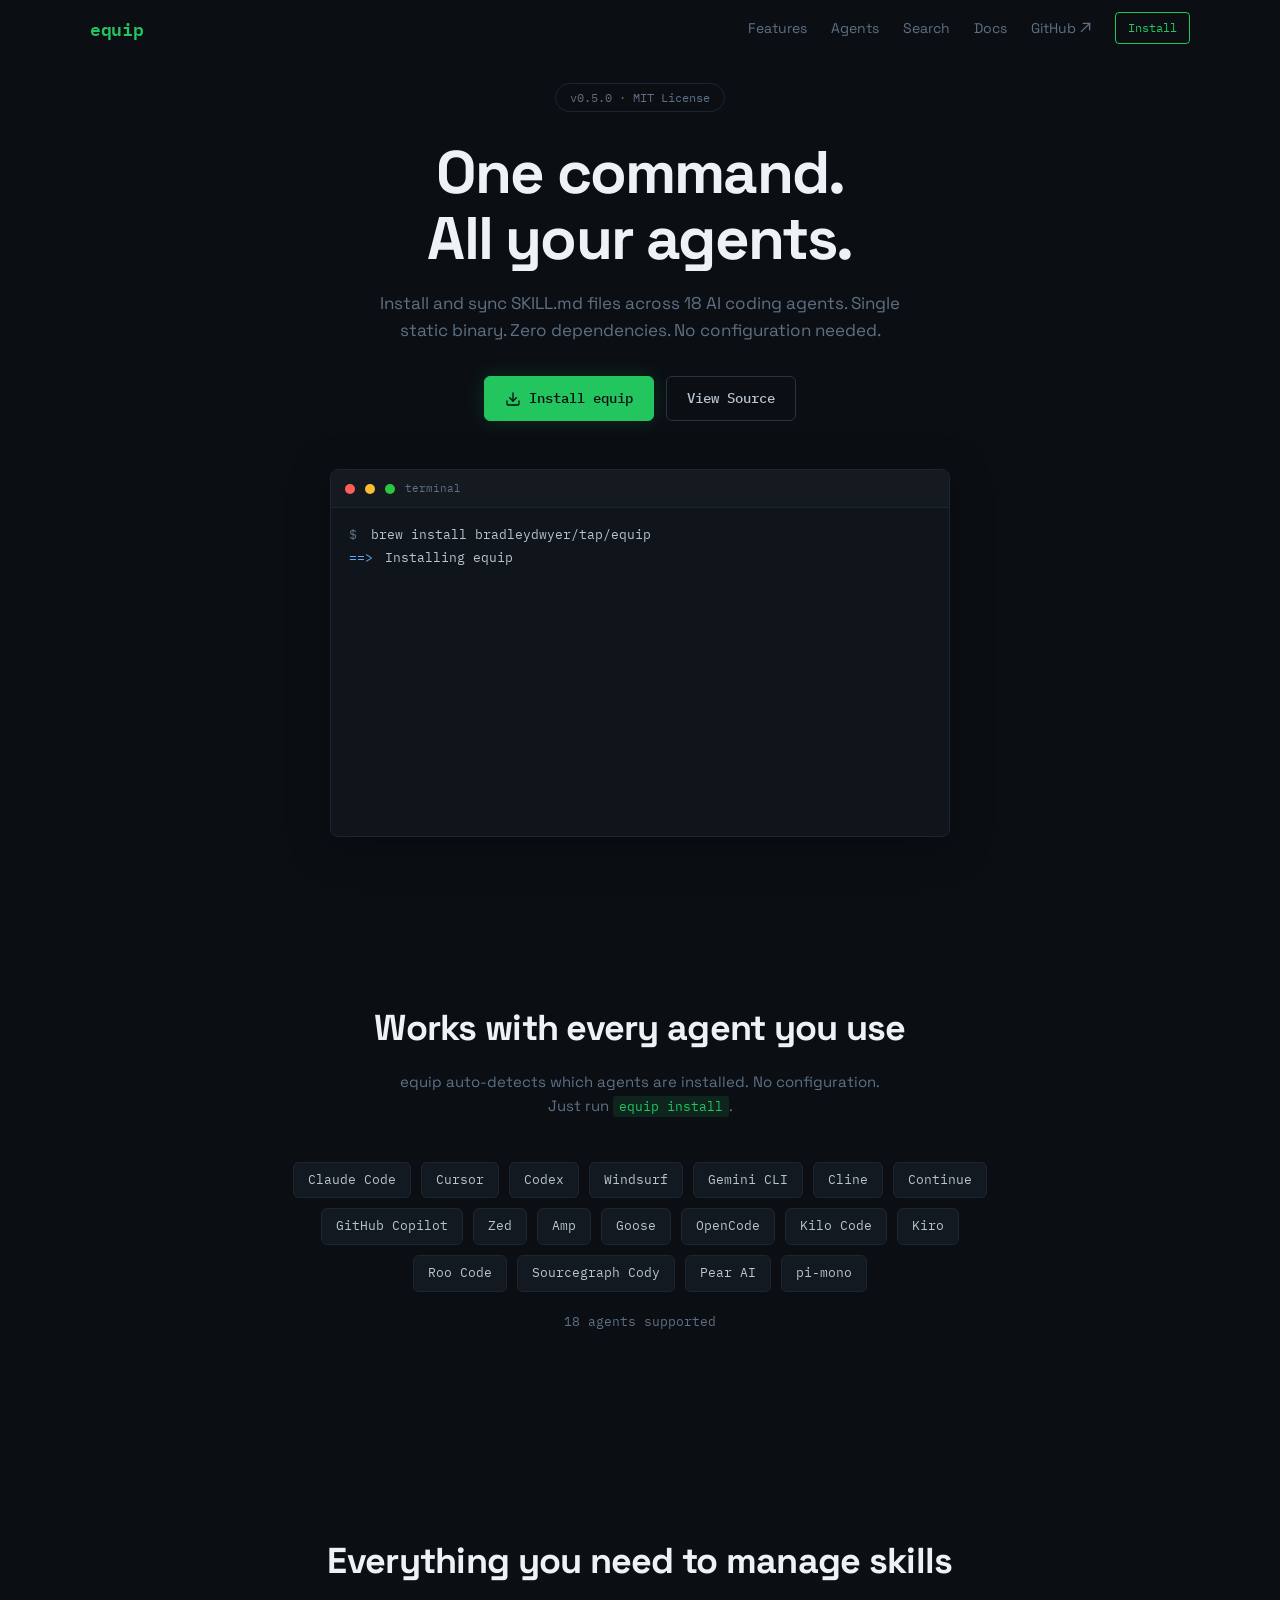
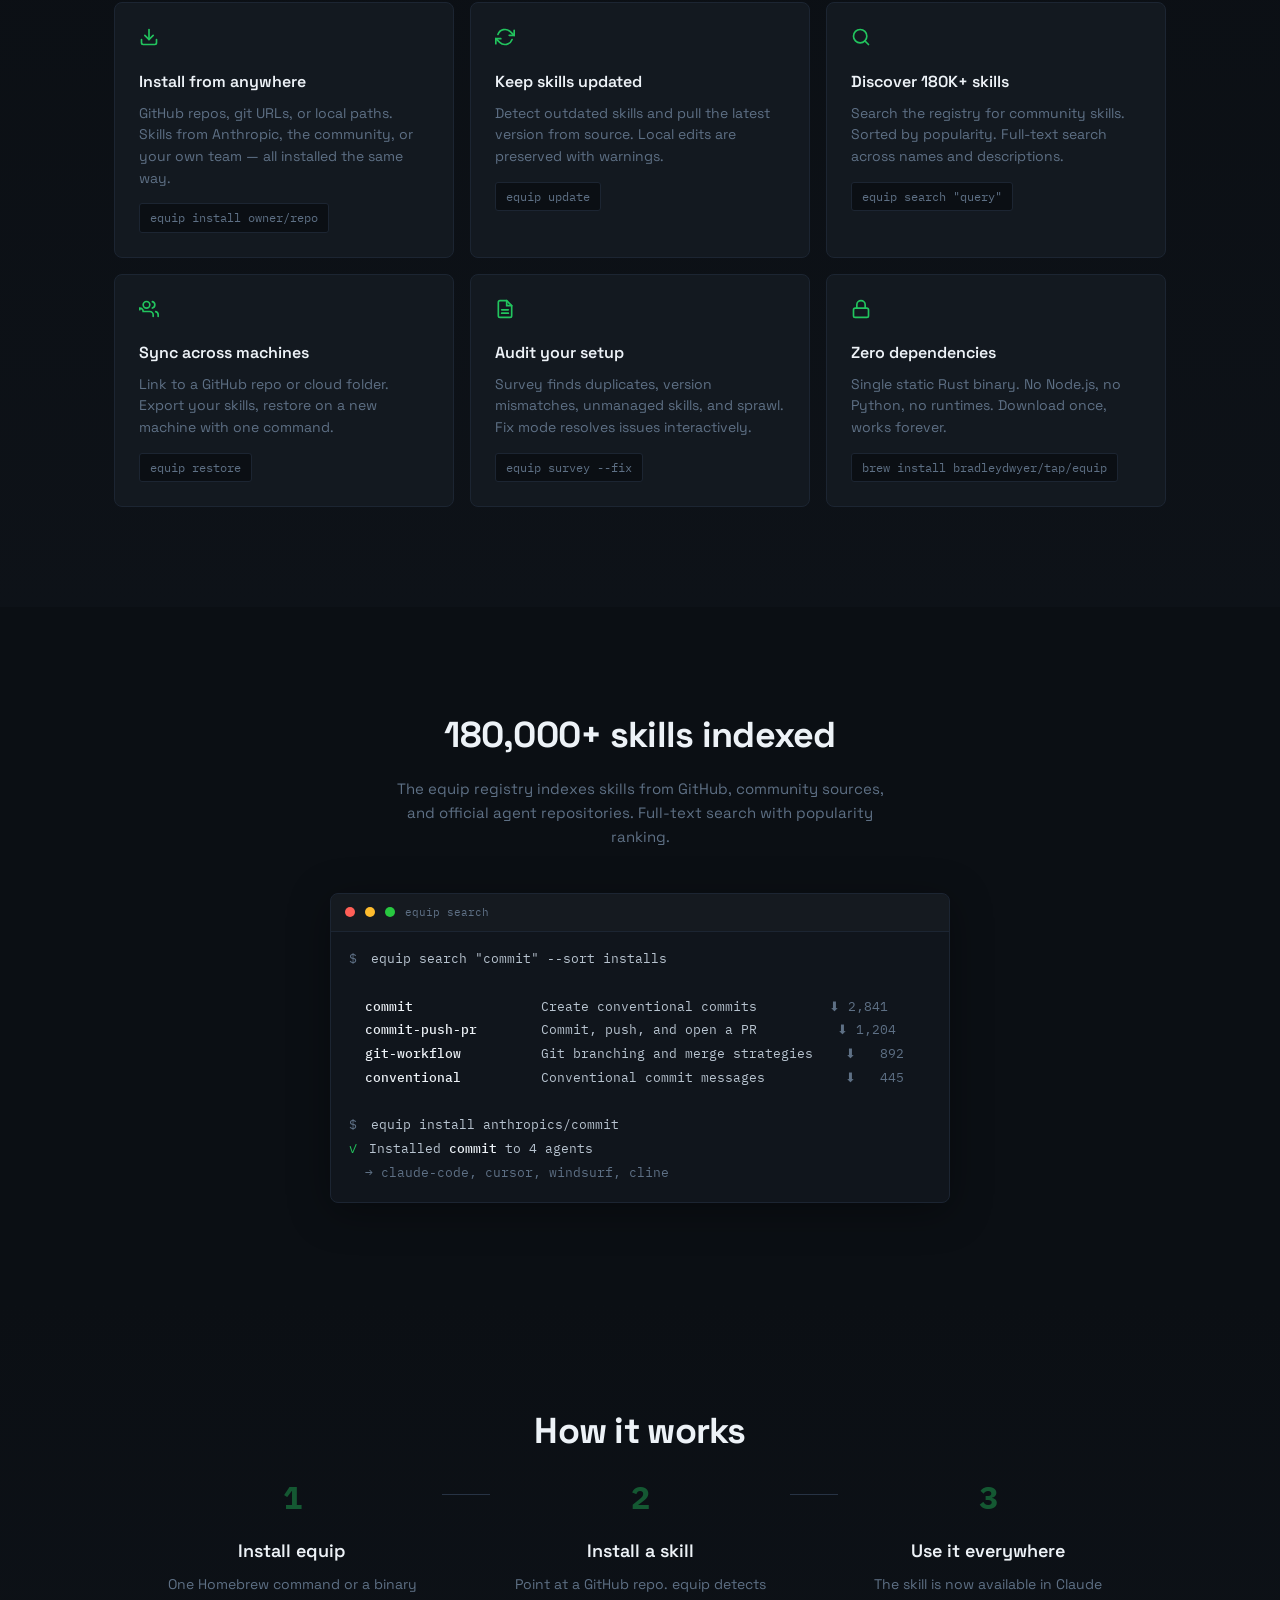
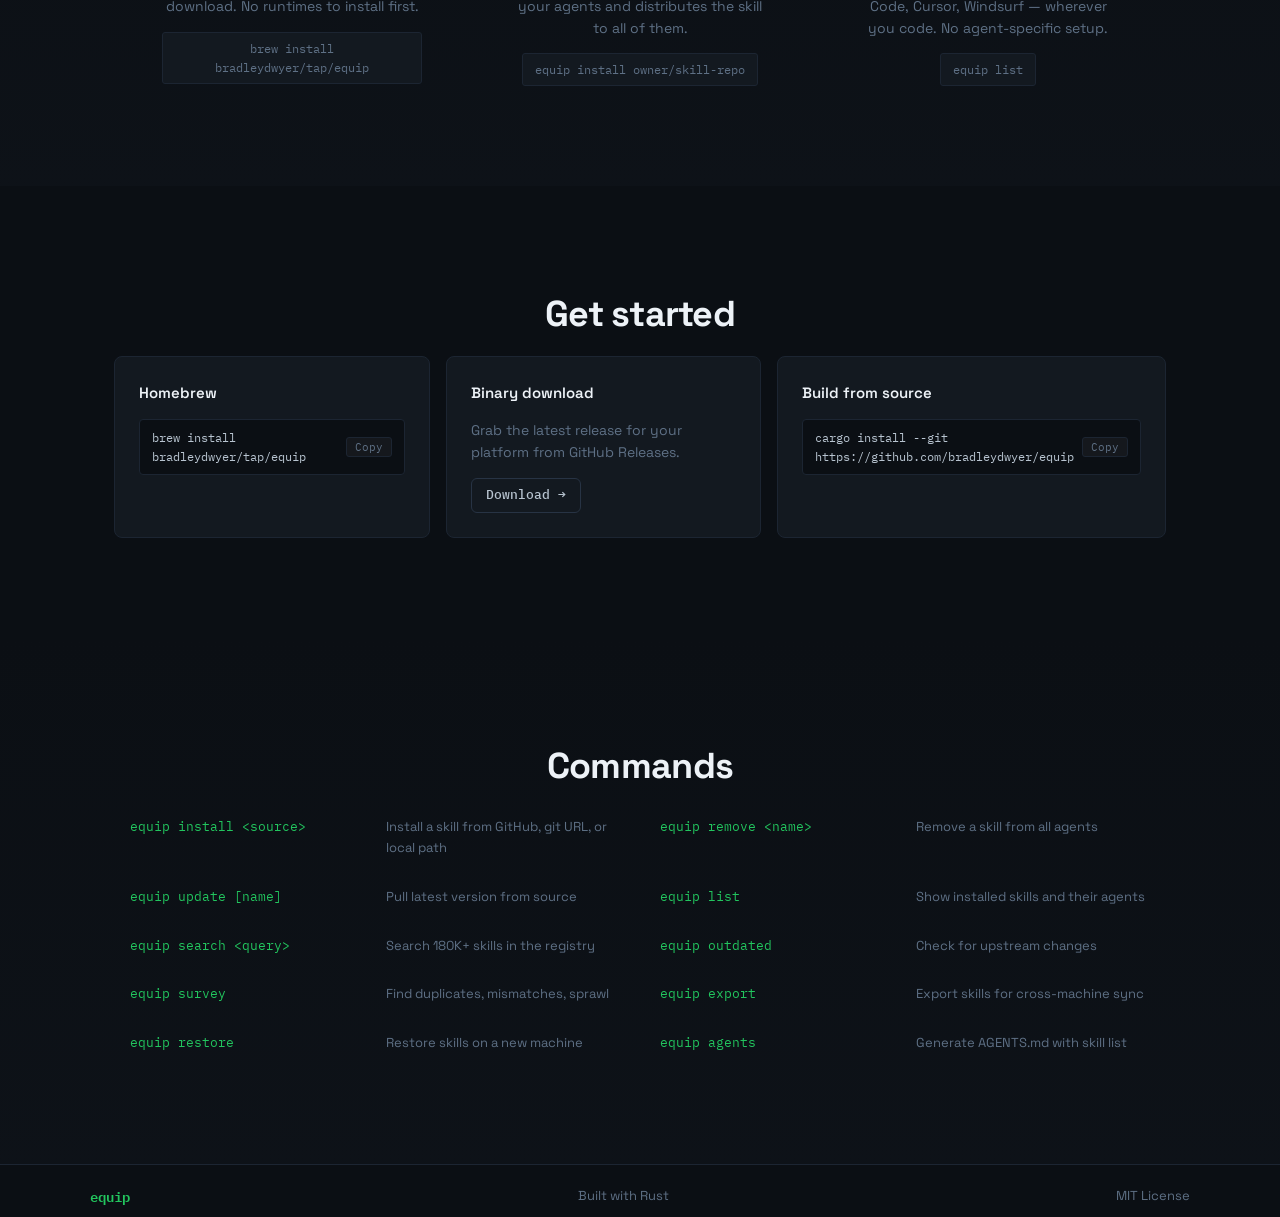
==== website/index.html @ 763997e5 "Add website with landing page and documentation Landing page with animated terminal demo, feature gr" ====
<!DOCTYPE html>
<html lang="en">
<head>
  <meta charset="UTF-8">
  <meta name="viewport" content="width=device-width, initial-scale=1.0">
  <title>equip — Skill manager for AI coding agents</title>
  <meta name="description" content="Install and sync SKILL.md files across 18 AI coding agents. One command, all your agents. Zero dependencies.">
  <link rel="preconnect" href="https://fonts.googleapis.com">
  <link rel="preconnect" href="https://fonts.gstatic.com" crossorigin>
  <link href="https://fonts.googleapis.com/css2?family=Space+Grotesk:wght@400;500;600;700&family=IBM+Plex+Mono:wght@400;500;600&display=swap" rel="stylesheet">
  <link rel="stylesheet" href="style.css">
</head>
<body>

  <nav id="nav">
    <div class="nav-inner">
      <a href="#" class="nav-brand">equip</a>
      <div class="nav-links">
        <a href="#features">Features</a>
        <a href="#agents">Agents</a>
        <a href="#search">Search</a>
        <a href="docs/">Docs</a>
        <a href="https://github.com/bradleydwyer/equip" target="_blank" rel="noopener" class="nav-ext">GitHub <svg width="11" height="11" viewBox="0 0 12 12" fill="none"><path d="M3.5 1.5H10.5V8.5" stroke="currentColor" stroke-width="1.5" stroke-linecap="round"/><path d="M10.5 1.5L1.5 10.5" stroke="currentColor" stroke-width="1.5" stroke-linecap="round"/></svg></a>
        <a href="#install" class="btn-nav">Install</a>
      </div>
      <button class="nav-toggle" aria-label="Menu"><span></span><span></span></button>
    </div>
  </nav>

  <!-- Hero -->
  <section class="hero">
    <div class="hero-inner">
      <div class="hero-badge">v0.5.0 &middot; MIT License</div>
      <h1>One command.<br>All your agents.</h1>
      <p class="hero-sub">Install and sync SKILL.md files across 18 AI coding agents. Single static binary. Zero dependencies. No configuration needed.</p>
      <div class="hero-ctas">
        <a href="#install" class="btn btn-primary">
          <svg width="16" height="16" viewBox="0 0 24 24" fill="none" stroke="currentColor" stroke-width="2" stroke-linecap="round"><path d="M21 15v4a2 2 0 01-2 2H5a2 2 0 01-2-2v-4"/><polyline points="7 10 12 15 17 10"/><line x1="12" y1="15" x2="12" y2="3"/></svg>
          Install equip
        </a>
        <a href="https://github.com/bradleydwyer/equip" target="_blank" rel="noopener" class="btn btn-ghost">View Source</a>
      </div>
      <div class="hero-terminal">
        <div class="term">
          <div class="term-bar"><span class="dot r"></span><span class="dot y"></span><span class="dot g"></span><span class="term-title">terminal</span></div>
          <div class="term-body" id="hero-term">
            <div class="tl" data-d="0"><span class="tp">$</span> brew install bradleydwyer/tap/equip</div>
            <div class="tl" data-d="1200"><span class="to">==&gt;</span> Installing equip</div>
            <div class="tl" data-d="2000"><span class="ts">✓</span> equip installed</div>
            <div class="tl" data-d="3200"><span class="tp">$</span> equip install anthropics/skill-creator</div>
            <div class="tl" data-d="4400"><span class="ts">✓</span> Installed <span class="tw">skill-creator</span> to 3 agents</div>
            <div class="tl" data-d="5000"><span class="td">  → claude-code, cursor, windsurf</span></div>
            <div class="tl" data-d="6200"><span class="tp">$</span> equip search "frontend design"</div>
            <div class="tl" data-d="7200"><span class="td">  1. <span class="tw">frontend-design</span>      Create production-grade UIs</span></div>
            <div class="tl" data-d="7400"><span class="td">  2. <span class="tw">tailwind-helper</span>      Tailwind CSS patterns</span></div>
            <div class="tl" data-d="7600"><span class="td">  3. <span class="tw">react-components</span>     React component library</span></div>
            <div class="tl" data-d="8800"><span class="tp">$</span> equip list</div>
            <div class="tl" data-d="9600"><span class="td">  skill-creator       3 agents  ✓ up to date</span></div>
            <div class="tl" data-d="9800"><span class="td">  frontend-design     3 agents  ✓ up to date</span></div>
          </div>
        </div>
      </div>
    </div>
  </section>

  <!-- Agent Grid -->
  <section class="agents-section" id="agents">
    <div class="section-inner">
      <h2>Works with every agent you use</h2>
      <p class="section-sub">equip auto-detects which agents are installed. No configuration. Just run <code>equip install</code>.</p>
      <div class="agent-grid">
        <div class="agent-chip">Claude Code</div>
        <div class="agent-chip">Cursor</div>
        <div class="agent-chip">Codex</div>
        <div class="agent-chip">Windsurf</div>
        <div class="agent-chip">Gemini CLI</div>
        <div class="agent-chip">Cline</div>
        <div class="agent-chip">Continue</div>
        <div class="agent-chip">GitHub Copilot</div>
        <div class="agent-chip">Zed</div>
        <div class="agent-chip">Amp</div>
        <div class="agent-chip">Goose</div>
        <div class="agent-chip">OpenCode</div>
        <div class="agent-chip">Kilo Code</div>
        <div class="agent-chip">Kiro</div>
        <div class="agent-chip">Roo Code</div>
        <div class="agent-chip">Sourcegraph Cody</div>
        <div class="agent-chip">Pear AI</div>
        <div class="agent-chip">pi-mono</div>
      </div>
      <p class="agent-count">18 agents supported</p>
    </div>
  </section>

  <!-- Features -->
  <section class="features" id="features">
    <div class="section-inner">
      <h2>Everything you need to manage skills</h2>
      <div class="features-grid">
        <div class="feature reveal">
          <div class="fi">
            <svg width="20" height="20" viewBox="0 0 24 24" fill="none" stroke="currentColor" stroke-width="2" stroke-linecap="round"><path d="M21 15v4a2 2 0 01-2 2H5a2 2 0 01-2-2v-4"/><polyline points="7 10 12 15 17 10"/><line x1="12" y1="15" x2="12" y2="3"/></svg>
          </div>
          <h3>Install from anywhere</h3>
          <p>GitHub repos, git URLs, or local paths. Skills from Anthropic, the community, or your own team — all installed the same way.</p>
          <code>equip install owner/repo</code>
        </div>
        <div class="feature reveal">
          <div class="fi">
            <svg width="20" height="20" viewBox="0 0 24 24" fill="none" stroke="currentColor" stroke-width="2" stroke-linecap="round"><path d="M23 4v6h-6"/><path d="M1 20v-6h6"/><path d="M3.51 9a9 9 0 0114.85-3.36L23 10M1 14l4.64 4.36A9 9 0 0020.49 15"/></svg>
          </div>
          <h3>Keep skills updated</h3>
          <p>Detect outdated skills and pull the latest version from source. Local edits are preserved with warnings.</p>
          <code>equip update</code>
        </div>
        <div class="feature reveal">
          <div class="fi">
            <svg width="20" height="20" viewBox="0 0 24 24" fill="none" stroke="currentColor" stroke-width="2" stroke-linecap="round"><circle cx="11" cy="11" r="8"/><line x1="21" y1="21" x2="16.65" y2="16.65"/></svg>
          </div>
          <h3>Discover 180K+ skills</h3>
          <p>Search the registry for community skills. Sorted by popularity. Full-text search across names and descriptions.</p>
          <code>equip search "query"</code>
        </div>
        <div class="feature reveal">
          <div class="fi">
            <svg width="20" height="20" viewBox="0 0 24 24" fill="none" stroke="currentColor" stroke-width="2" stroke-linecap="round"><path d="M17 21v-2a4 4 0 00-4-4H5a4 4 0 00-4-4v2"/><circle cx="9" cy="7" r="4"/><path d="M23 21v-2a4 4 0 00-3-3.87"/><path d="M16 3.13a4 4 0 010 7.75"/></svg>
          </div>
          <h3>Sync across machines</h3>
          <p>Link to a GitHub repo or cloud folder. Export your skills, restore on a new machine with one command.</p>
          <code>equip restore</code>
        </div>
        <div class="feature reveal">
          <div class="fi">
            <svg width="20" height="20" viewBox="0 0 24 24" fill="none" stroke="currentColor" stroke-width="2" stroke-linecap="round"><path d="M14 2H6a2 2 0 00-2 2v16a2 2 0 002 2h12a2 2 0 002-2V8z"/><polyline points="14 2 14 8 20 8"/><line x1="16" y1="13" x2="8" y2="13"/><line x1="16" y1="17" x2="8" y2="17"/></svg>
          </div>
          <h3>Audit your setup</h3>
          <p>Survey finds duplicates, version mismatches, unmanaged skills, and sprawl. Fix mode resolves issues interactively.</p>
          <code>equip survey --fix</code>
        </div>
        <div class="feature reveal">
          <div class="fi">
            <svg width="20" height="20" viewBox="0 0 24 24" fill="none" stroke="currentColor" stroke-width="2" stroke-linecap="round"><rect x="3" y="11" width="18" height="11" rx="2" ry="2"/><path d="M7 11V7a5 5 0 0110 0v4"/></svg>
          </div>
          <h3>Zero dependencies</h3>
          <p>Single static Rust binary. No Node.js, no Python, no runtimes. Download once, works forever.</p>
          <code>brew install bradleydwyer/tap/equip</code>
        </div>
      </div>
    </div>
  </section>

  <!-- Search / Registry -->
  <section class="registry" id="search">
    <div class="section-inner">
      <h2>180,000+ skills indexed</h2>
      <p class="section-sub">The equip registry indexes skills from GitHub, community sources, and official agent repositories. Full-text search with popularity ranking.</p>
      <div class="registry-demo reveal">
        <div class="term">
          <div class="term-bar"><span class="dot r"></span><span class="dot y"></span><span class="dot g"></span><span class="term-title">equip search</span></div>
          <div class="term-body">
            <pre><code><span class="tp">$</span> equip search "commit" --sort installs

  <span class="tw">commit</span>                Create conventional commits         <span class="td">⬇ 2,841</span>
  <span class="tw">commit-push-pr</span>        Commit, push, and open a PR          <span class="td">⬇ 1,204</span>
  <span class="tw">git-workflow</span>          Git branching and merge strategies    <span class="td">⬇   892</span>
  <span class="tw">conventional</span>          Conventional commit messages          <span class="td">⬇   445</span>

<span class="tp">$</span> equip install anthropics/commit
<span class="ts">✓</span> Installed <span class="tw">commit</span> to 4 agents
<span class="td">  → claude-code, cursor, windsurf, cline</span></code></pre>
          </div>
        </div>
      </div>
    </div>
  </section>

  <!-- How It Works -->
  <section class="how" id="how">
    <div class="section-inner">
      <h2>How it works</h2>
      <div class="steps">
        <div class="step reveal">
          <div class="step-n">1</div>
          <h3>Install equip</h3>
          <p>One Homebrew command or a binary download. No runtimes to install first.</p>
          <code>brew install bradleydwyer/tap/equip</code>
        </div>
        <div class="step-line"></div>
        <div class="step reveal">
          <div class="step-n">2</div>
          <h3>Install a skill</h3>
          <p>Point at a GitHub repo. equip detects your agents and distributes the skill to all of them.</p>
          <code>equip install owner/skill-repo</code>
        </div>
        <div class="step-line"></div>
        <div class="step reveal">
          <div class="step-n">3</div>
          <h3>Use it everywhere</h3>
          <p>The skill is now available in Claude Code, Cursor, Windsurf — wherever you code. No agent-specific setup.</p>
          <code>equip list</code>
        </div>
      </div>
    </div>
  </section>

  <!-- Install -->
  <section class="install-section" id="install">
    <div class="section-inner">
      <h2>Get started</h2>
      <div class="install-options">
        <div class="install-card reveal">
          <h3>Homebrew</h3>
          <div class="install-code">
            <code id="brew-cmd">brew install bradleydwyer/tap/equip</code>
            <button class="copy-btn" data-target="brew-cmd">Copy</button>
          </div>
        </div>
        <div class="install-card reveal">
          <h3>Binary download</h3>
          <p class="install-desc">Grab the latest release for your platform from GitHub Releases.</p>
          <a href="https://github.com/bradleydwyer/equip/releases" target="_blank" rel="noopener" class="btn btn-ghost btn-sm">Download &rarr;</a>
        </div>
        <div class="install-card reveal">
          <h3>Build from source</h3>
          <div class="install-code">
            <code id="src-cmd">cargo install --git https://github.com/bradleydwyer/equip</code>
            <button class="copy-btn" data-target="src-cmd">Copy</button>
          </div>
        </div>
      </div>
    </div>
  </section>

  <!-- CLI Reference -->
  <section class="cli-ref">
    <div class="section-inner">
      <h2>Commands</h2>
      <div class="cmd-grid">
        <div class="cmd"><code>equip install &lt;source&gt;</code><span>Install a skill from GitHub, git URL, or local path</span></div>
        <div class="cmd"><code>equip remove &lt;name&gt;</code><span>Remove a skill from all agents</span></div>
        <div class="cmd"><code>equip update [name]</code><span>Pull latest version from source</span></div>
        <div class="cmd"><code>equip list</code><span>Show installed skills and their agents</span></div>
        <div class="cmd"><code>equip search &lt;query&gt;</code><span>Search 180K+ skills in the registry</span></div>
        <div class="cmd"><code>equip outdated</code><span>Check for upstream changes</span></div>
        <div class="cmd"><code>equip survey</code><span>Find duplicates, mismatches, sprawl</span></div>
        <div class="cmd"><code>equip export</code><span>Export skills for cross-machine sync</span></div>
        <div class="cmd"><code>equip restore</code><span>Restore skills on a new machine</span></div>
        <div class="cmd"><code>equip agents</code><span>Generate AGENTS.md with skill list</span></div>
      </div>
    </div>
  </section>

  <footer>
    <div class="footer-inner">
      <span class="footer-brand">equip</span>
      <span class="footer-mid">Built with Rust</span>
      <span class="footer-right">MIT License</span>
    </div>
  </footer>

  <script src="main.js"></script>
</body>
</html>
---- website/style.css ----
/* === equip — Clean utility aesthetic === */

:root {
  --bg: #0B0F14;
  --bg-raised: #10151C;
  --bg-card: #131920;
  --border: #1C2532;
  --border-hi: #273344;
  --text: #B8C4D0;
  --text-dim: #5E7085;
  --text-bright: #EDF2F7;
  --accent: #22C55E;
  --accent-dim: rgba(34, 197, 94, 0.12);
  --accent-glow: rgba(34, 197, 94, 0.15);
  --blue: #60A5FA;
  --mono: 'IBM Plex Mono', 'SF Mono', monospace;
  --sans: 'Space Grotesk', system-ui, -apple-system, sans-serif;
  --max-w: 1100px;
}

*, *::before, *::after { box-sizing: border-box; margin: 0; padding: 0; }
html { scroll-behavior: smooth; -webkit-font-smoothing: antialiased; }

body {
  background: var(--bg);
  color: var(--text);
  font-family: var(--sans);
  font-size: 16px;
  line-height: 1.6;
  overflow-x: hidden;
}

/* Nav */
#nav {
  position: fixed; top: 0; left: 0; right: 0; z-index: 100;
  padding: 0 24px;
  transition: background 0.3s, backdrop-filter 0.3s;
}
#nav.scrolled {
  background: rgba(11, 15, 20, 0.9);
  backdrop-filter: blur(12px);
  border-bottom: 1px solid var(--border);
}
.nav-inner {
  max-width: var(--max-w); margin: 0 auto;
  display: flex; align-items: center; justify-content: space-between; height: 56px;
}
.nav-brand {
  font-family: var(--mono); font-weight: 600; font-size: 18px;
  color: var(--accent); text-decoration: none; letter-spacing: -0.02em;
}
.nav-links { display: flex; align-items: center; gap: 24px; }
.nav-links a {
  font-size: 14px; color: var(--text-dim); text-decoration: none; transition: color 0.2s;
}
.nav-links a:hover { color: var(--text-bright); }
.nav-ext { display: flex; align-items: center; gap: 4px; }
.btn-nav {
  font-family: var(--mono); font-size: 12px !important;
  padding: 5px 12px; border: 1px solid var(--accent); border-radius: 4px;
  color: var(--accent) !important; transition: all 0.2s !important;
}
.btn-nav:hover { background: var(--accent); color: var(--bg) !important; }
.nav-toggle {
  display: none; background: none; border: none; cursor: pointer;
  flex-direction: column; gap: 5px; padding: 4px;
}
.nav-toggle span { display: block; width: 20px; height: 2px; background: var(--text); }

/* Buttons */
.btn {
  display: inline-flex; align-items: center; gap: 8px;
  padding: 10px 20px; font-family: var(--mono); font-size: 14px; font-weight: 500;
  text-decoration: none; border-radius: 6px; transition: all 0.2s; cursor: pointer;
}
.btn-primary {
  background: var(--accent); color: #0B0F14; border: 1px solid var(--accent);
  box-shadow: 0 0 20px var(--accent-glow);
}
.btn-primary:hover { background: #16A34A; box-shadow: 0 0 30px rgba(34,197,94,0.25); transform: translateY(-1px); }
.btn-ghost {
  background: transparent; color: var(--text); border: 1px solid var(--border-hi);
}
.btn-ghost:hover { border-color: var(--text-dim); color: var(--text-bright); }
.btn-sm { padding: 6px 14px; font-size: 13px; }

/* Hero */
.hero {
  min-height: 100vh; display: flex; align-items: center;
  padding: 80px 24px 60px;
}
.hero-inner {
  max-width: var(--max-w); margin: 0 auto; width: 100%;
  text-align: center;
}
.hero-badge {
  font-family: var(--mono); font-size: 12px; color: var(--text-dim);
  border: 1px solid var(--border); border-radius: 20px;
  padding: 4px 14px; display: inline-block; margin-bottom: 28px;
}
.hero h1 {
  font-size: clamp(36px, 5.5vw, 60px); font-weight: 700;
  color: var(--text-bright); line-height: 1.1; letter-spacing: -0.03em;
  margin-bottom: 18px;
}
.hero-sub {
  font-size: 17px; color: var(--text-dim); max-width: 540px;
  margin: 0 auto 32px; line-height: 1.6;
}
.hero-ctas { display: flex; gap: 12px; justify-content: center; margin-bottom: 48px; }

.hero-terminal { max-width: 620px; margin: 0 auto; }

/* Terminal */
.term {
  background: var(--bg-raised); border: 1px solid var(--border);
  border-radius: 8px; overflow: hidden;
  box-shadow: 0 8px 40px rgba(0,0,0,0.35);
}
.term-bar {
  display: flex; align-items: center; gap: 10px;
  padding: 10px 14px; background: rgba(255,255,255,0.02); border-bottom: 1px solid var(--border);
}
.dot { width: 10px; height: 10px; border-radius: 50%; }
.dot.r { background: #FF5F57; } .dot.y { background: #FEBC2E; } .dot.g { background: #28C840; }
.term-title { font-family: var(--mono); font-size: 11px; color: var(--text-dim); }
.term-body {
  padding: 16px 18px; font-family: var(--mono); font-size: 13px; line-height: 1.75;
  text-align: left;
}
.term-body pre { margin: 0; text-align: left; }
.term-body code { font-family: var(--mono); font-size: 13px; }

.tl { opacity: 0; transform: translateY(3px); transition: opacity 0.3s, transform 0.3s; white-space: nowrap; }
.tl.vis { opacity: 1; transform: translateY(0); }

.tp { color: var(--text-dim); margin-right: 6px; }
.to { color: var(--blue); margin-right: 4px; }
.ts { color: var(--accent); margin-right: 4px; }
.tw { color: var(--text-bright); font-weight: 500; }
.td { color: var(--text-dim); }

/* Sections */
.section-inner { max-width: var(--max-w); margin: 0 auto; padding: 0 24px; }
h2 {
  font-size: clamp(26px, 3.5vw, 36px); font-weight: 700;
  color: var(--text-bright); text-align: center; margin-bottom: 12px;
  letter-spacing: -0.02em;
}
.section-sub {
  font-size: 15px; color: var(--text-dim); text-align: center;
  max-width: 500px; margin: 0 auto 44px;
}
.section-sub code {
  font-family: var(--mono); font-size: 13px; color: var(--accent);
  background: var(--accent-dim); padding: 2px 6px; border-radius: 3px;
}

/* Agents */
.agents-section { padding: 100px 0; }
.agent-grid {
  display: flex; flex-wrap: wrap; gap: 10px;
  justify-content: center; max-width: 700px; margin: 0 auto;
}
.agent-chip {
  font-family: var(--mono); font-size: 13px; color: var(--text);
  background: var(--bg-card); border: 1px solid var(--border);
  padding: 7px 14px; border-radius: 6px;
  transition: border-color 0.2s;
}
.agent-chip:hover { border-color: var(--accent); }
.agent-count {
  font-family: var(--mono); font-size: 13px; color: var(--text-dim);
  text-align: center; margin-top: 20px;
}

/* Features */
.features {
  padding: 100px 0;
  background: linear-gradient(180deg, var(--bg) 0%, rgba(16,21,28,0.5) 100%);
}
.features-grid { display: grid; grid-template-columns: repeat(3, 1fr); gap: 16px; }
.feature {
  background: var(--bg-card); border: 1px solid var(--border); border-radius: 8px;
  padding: 24px; transition: border-color 0.3s;
}
.feature:hover { border-color: var(--border-hi); }
.fi { color: var(--accent); margin-bottom: 14px; }
.feature h3 { font-size: 16px; font-weight: 600; color: var(--text-bright); margin-bottom: 8px; }
.feature p { font-size: 14px; color: var(--text-dim); line-height: 1.55; margin-bottom: 14px; }
.feature code {
  font-family: var(--mono); font-size: 12px; color: var(--text-dim);
  background: var(--bg); border: 1px solid var(--border); border-radius: 3px;
  padding: 4px 10px; display: inline-block;
}

/* Registry */
.registry { padding: 100px 0; }
.registry-demo { max-width: 620px; margin: 0 auto; }

/* How */
.how {
  padding: 100px 0;
  background: linear-gradient(180deg, var(--bg) 0%, rgba(16,21,28,0.5) 100%);
}
.steps { display: flex; align-items: flex-start; justify-content: center; }
.step { flex: 1; max-width: 300px; text-align: center; padding: 0 20px; }
.step-n {
  font-family: var(--mono); font-size: 32px; font-weight: 700;
  color: var(--accent); opacity: 0.4; margin-bottom: 14px;
}
.step h3 { font-size: 18px; font-weight: 600; color: var(--text-bright); margin-bottom: 8px; }
.step p { font-size: 14px; color: var(--text-dim); margin-bottom: 14px; line-height: 1.55; }
.step code {
  font-family: var(--mono); font-size: 12px; color: var(--text-dim);
  background: var(--bg-card); border: 1px solid var(--border); border-radius: 3px;
  padding: 6px 12px; display: inline-block;
}
.step-line { width: 48px; height: 1px; background: var(--border-hi); margin-top: 22px; flex-shrink: 0; }

/* Install */
.install-section { padding: 100px 0; }
.install-options { display: grid; grid-template-columns: repeat(3, 1fr); gap: 16px; }
.install-card {
  background: var(--bg-card); border: 1px solid var(--border); border-radius: 8px; padding: 24px;
}
.install-card h3 { font-size: 15px; font-weight: 600; color: var(--text-bright); margin-bottom: 14px; }
.install-code {
  display: flex; align-items: center; gap: 8px;
  background: var(--bg); border: 1px solid var(--border); border-radius: 4px; padding: 8px 12px;
}
.install-code code { font-family: var(--mono); font-size: 12px; color: var(--text); flex: 1; }
.install-desc { font-size: 14px; color: var(--text-dim); margin-bottom: 14px; }
.copy-btn {
  font-family: var(--mono); font-size: 11px; color: var(--text-dim);
  background: rgba(255,255,255,0.04); border: 1px solid var(--border);
  border-radius: 3px; padding: 2px 8px; cursor: pointer; transition: all 0.2s; flex-shrink: 0;
}
.copy-btn:hover { color: var(--text); border-color: var(--border-hi); }

/* CLI Ref */
.cli-ref { padding: 100px 0; background: linear-gradient(180deg, var(--bg) 0%, rgba(16,21,28,0.5) 100%); }
.cmd-grid { display: grid; grid-template-columns: repeat(2, 1fr); gap: 8px; }
.cmd {
  display: flex; align-items: baseline; gap: 16px; padding: 10px 16px;
  border-radius: 4px; transition: background 0.2s;
}
.cmd:hover { background: rgba(255,255,255,0.02); }
.cmd code {
  font-family: var(--mono); font-size: 13px; color: var(--accent);
  white-space: nowrap; min-width: 240px;
}
.cmd span { font-size: 13px; color: var(--text-dim); }

/* Footer */
footer { border-top: 1px solid var(--border); padding: 20px 24px; }
.footer-inner {
  max-width: var(--max-w); margin: 0 auto;
  display: flex; align-items: center; justify-content: space-between;
}
.footer-brand { font-family: var(--mono); font-weight: 600; font-size: 14px; color: var(--accent); }
.footer-mid, .footer-right { font-size: 13px; color: var(--text-dim); }

/* Reveal */
.reveal { opacity: 0; transform: translateY(14px); transition: opacity 0.5s, transform 0.5s; }
.reveal.visible { opacity: 1; transform: translateY(0); }

/* Responsive */
@media (max-width: 1024px) {
  .features-grid { grid-template-columns: repeat(2, 1fr); }
  .install-options { grid-template-columns: 1fr; }
  .cmd-grid { grid-template-columns: 1fr; }
  .steps { flex-direction: column; align-items: center; }
  .step-line { width: 1px; height: 32px; margin: 0; }
}
@media (max-width: 768px) {
  .hero { padding: 80px 24px 40px; min-height: auto; }
  .nav-links { display: none; }
  .nav-toggle { display: flex; }
  .nav-links.open {
    display: flex; flex-direction: column; position: absolute;
    top: 56px; left: 0; right: 0; background: rgba(11,15,20,0.97);
    backdrop-filter: blur(12px); padding: 16px 24px; border-bottom: 1px solid var(--border); gap: 14px;
  }
  .features-grid { grid-template-columns: 1fr; }
  .hero-ctas { flex-direction: column; align-items: center; }
  .cmd code { min-width: auto; }
  .footer-inner { flex-direction: column; gap: 6px; text-align: center; }
}
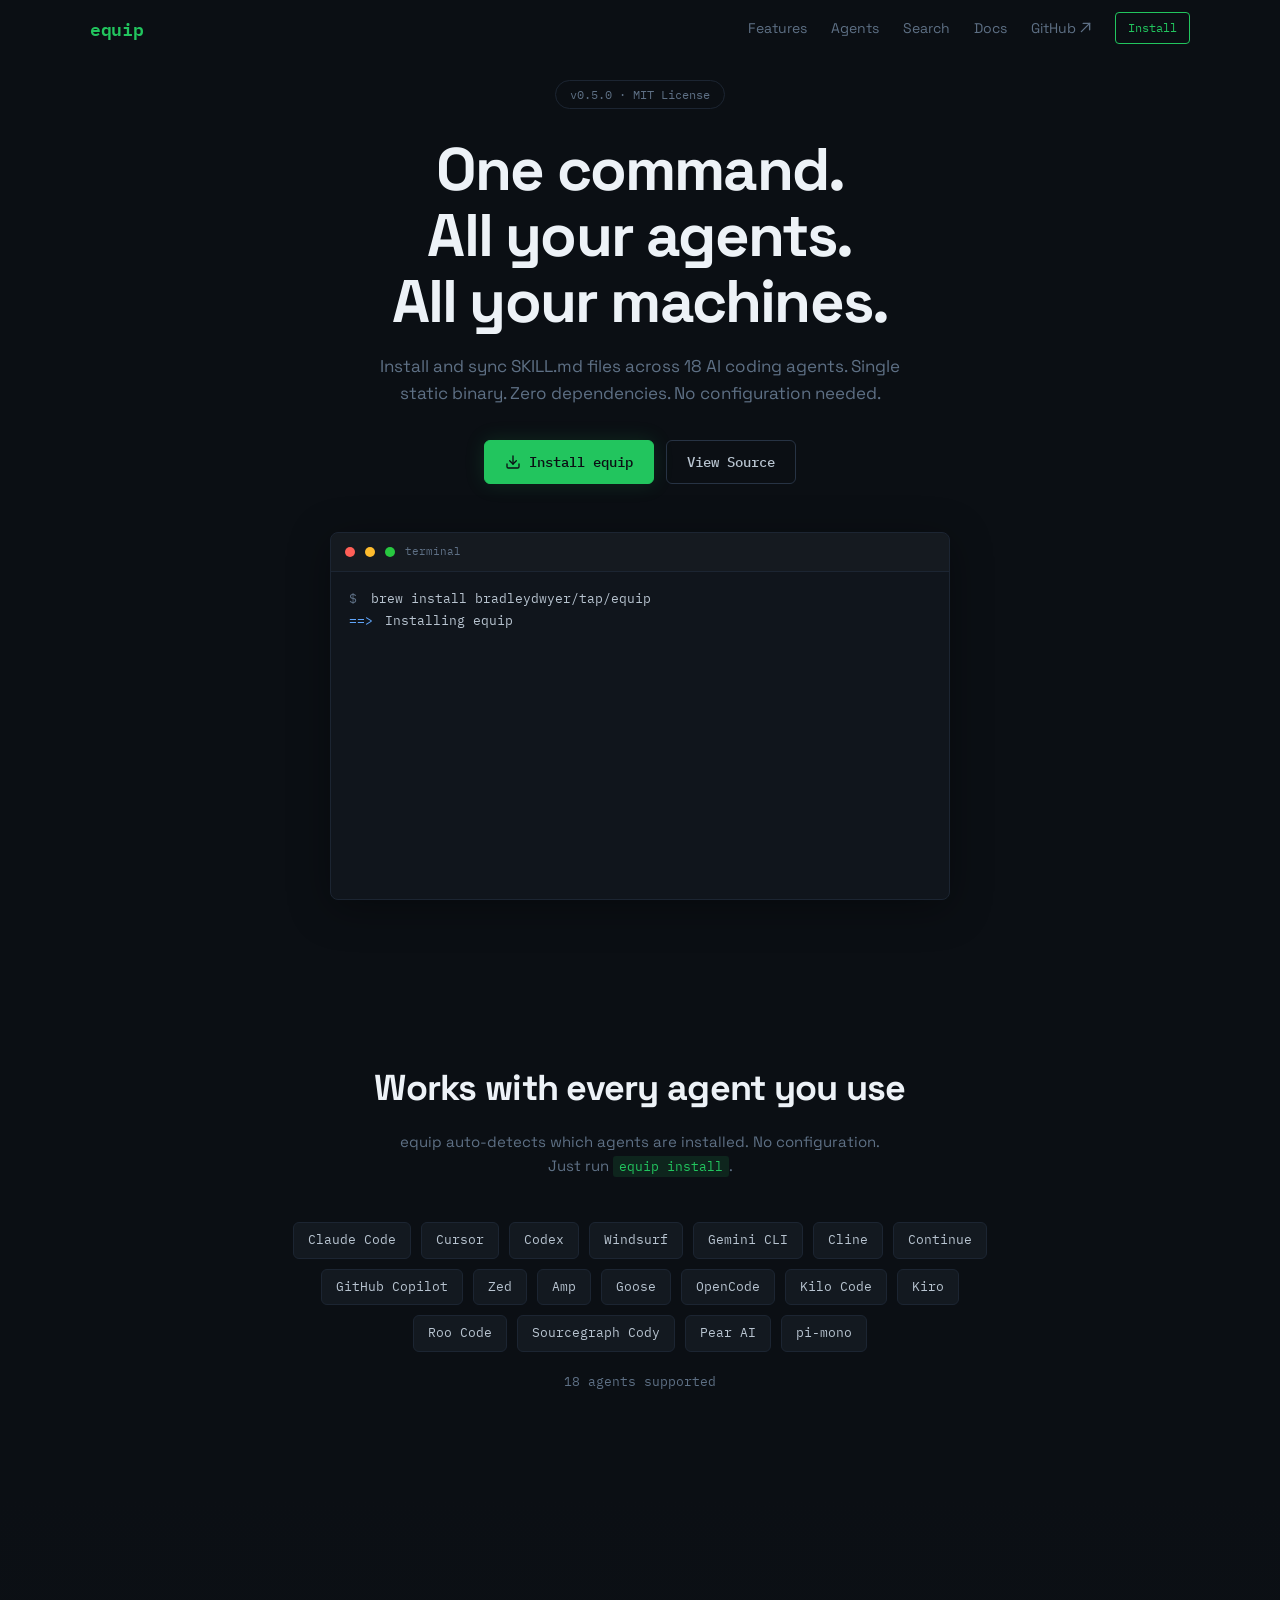
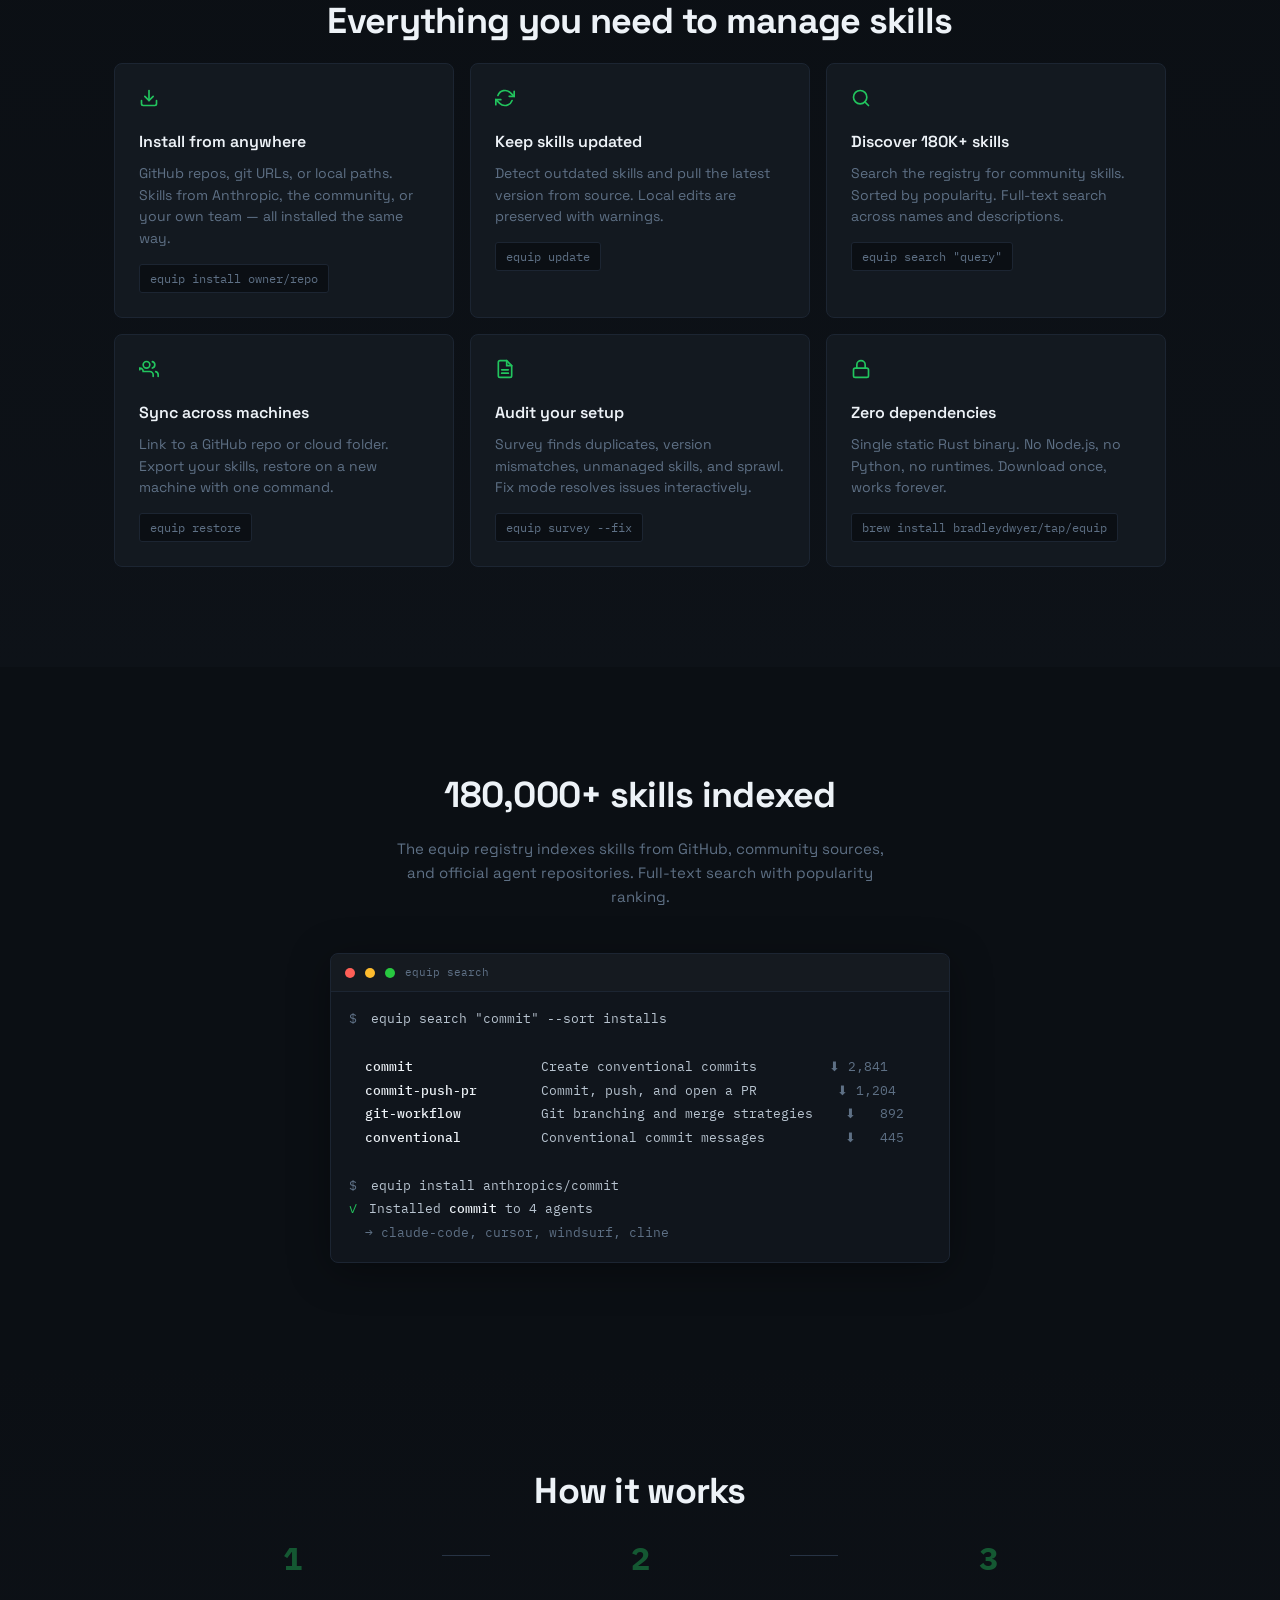
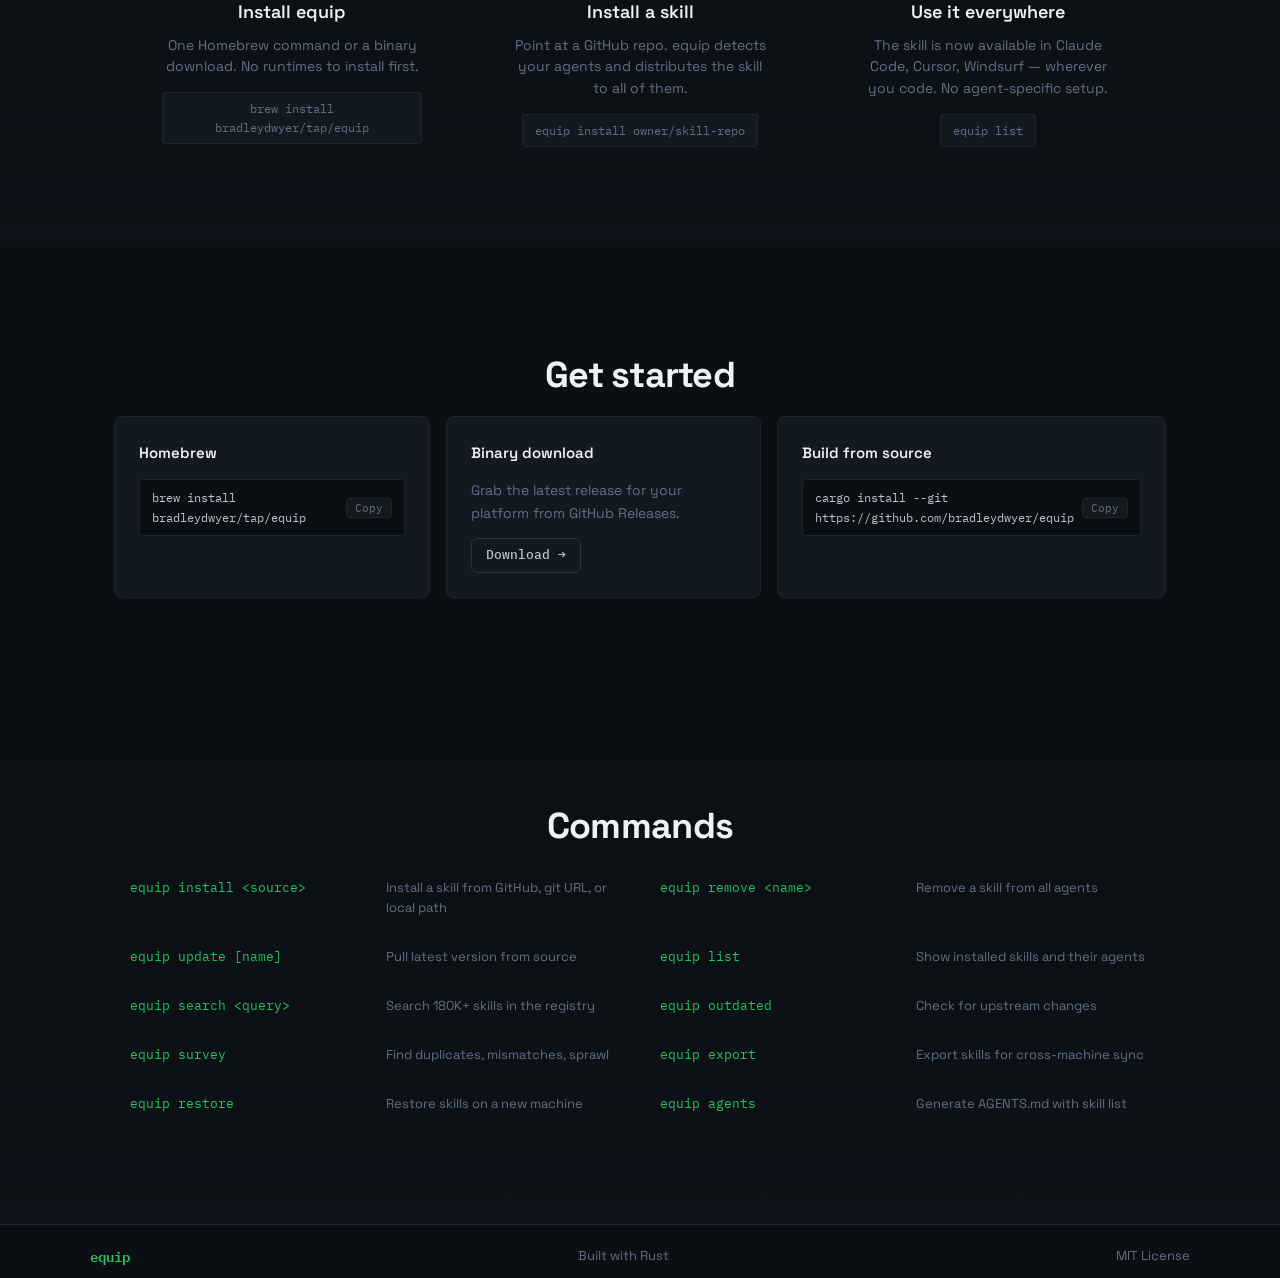
==== commit b3fa6b9f: "Update hero tagline to include machines Co-Authored-By: Claude Opus 4.6 (1M context) <noreply@anthro" ====
--- a/website/index.html
+++ b/website/index.html
@@ -31,7 +31,7 @@
   <section class="hero">
     <div class="hero-inner">
       <div class="hero-badge">v0.5.0 &middot; MIT License</div>
-      <h1>One command.<br>All your agents.</h1>
+      <h1>One command.<br>All your agents.<br>All your machines.</h1>
       <p class="hero-sub">Install and sync SKILL.md files across 18 AI coding agents. Single static binary. Zero dependencies. No configuration needed.</p>
       <div class="hero-ctas">
         <a href="#install" class="btn btn-primary">
